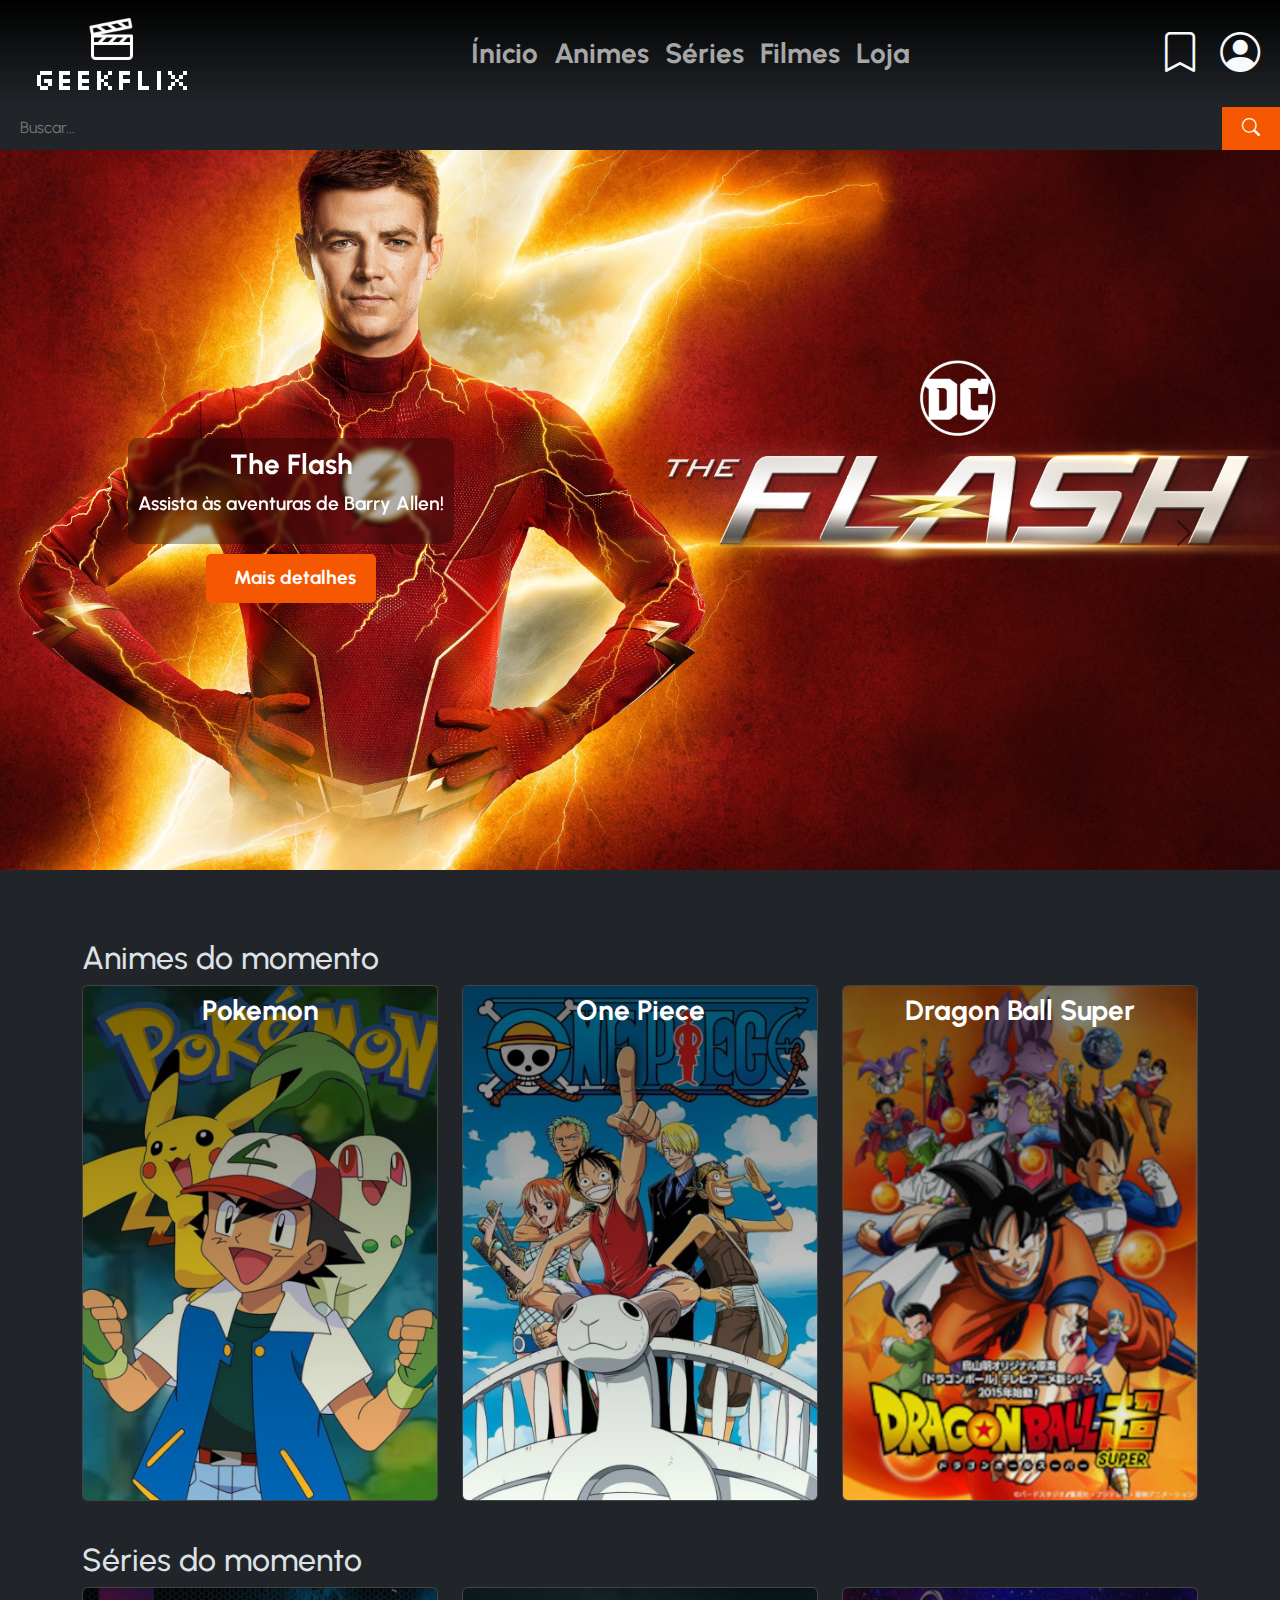
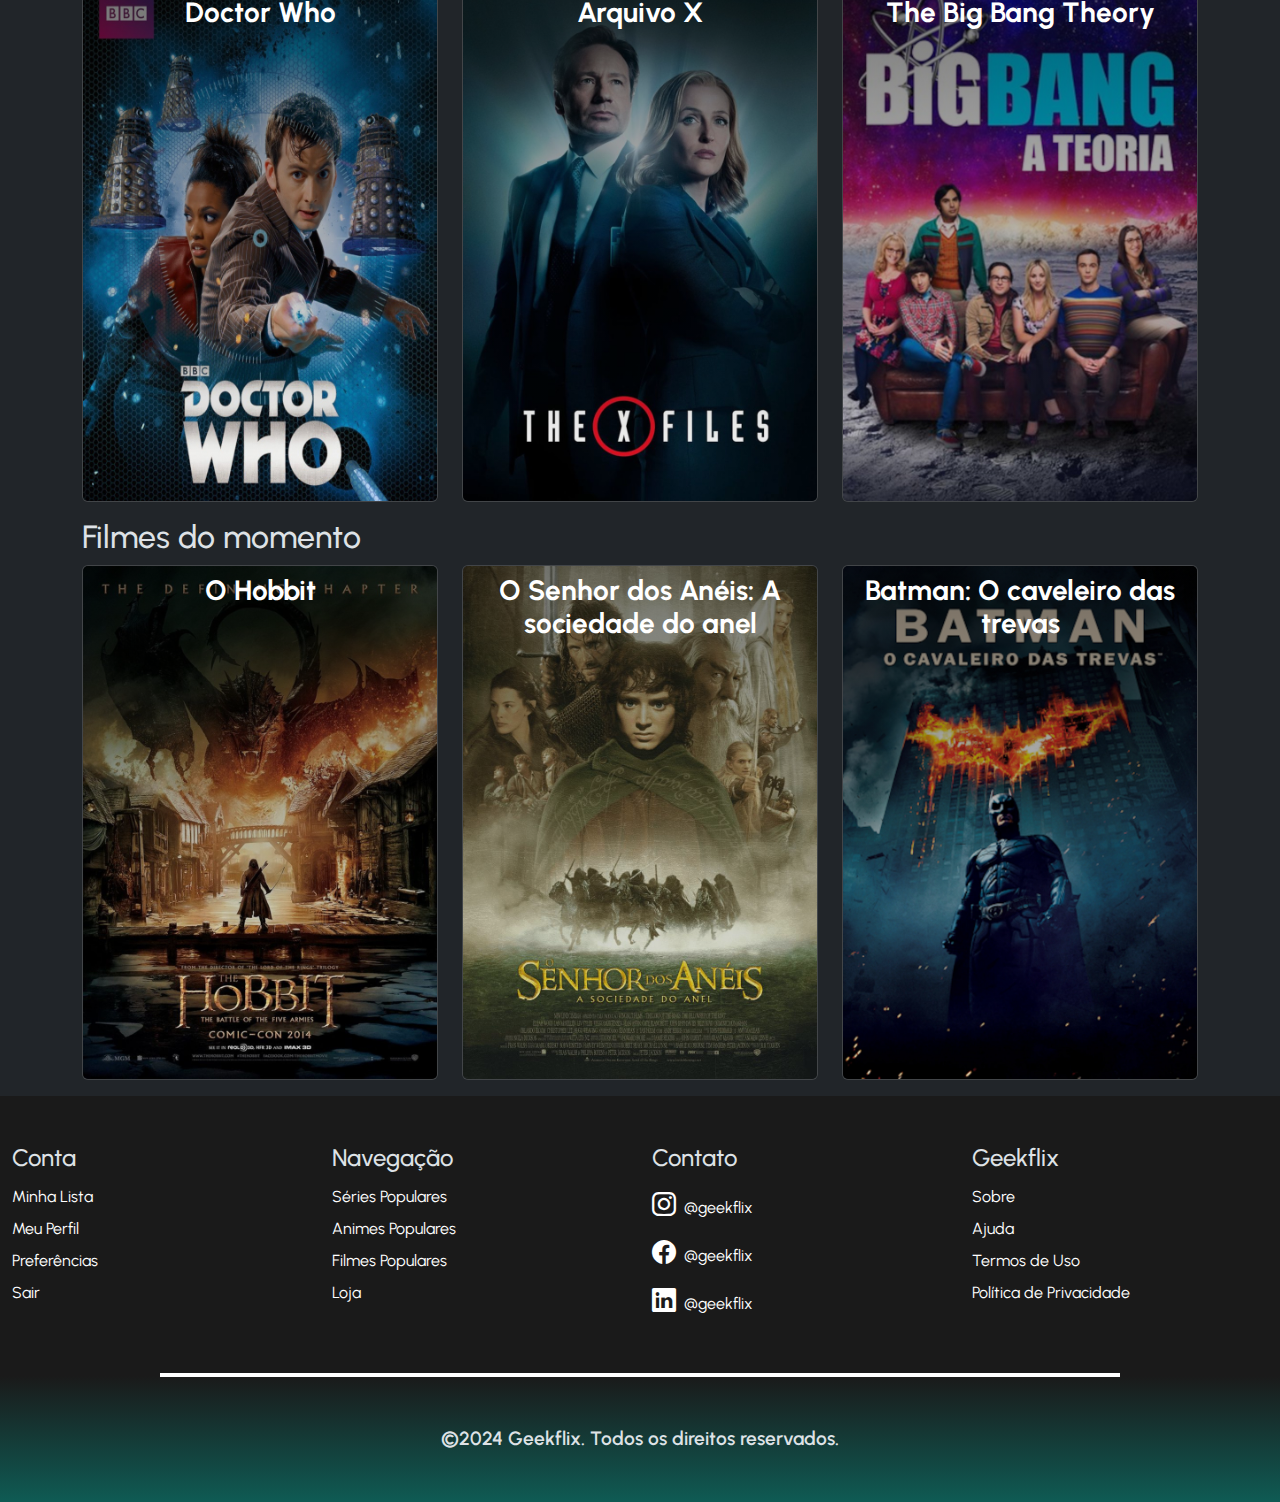
==== index.html @ 76dbcda2 "add loja" ====
<!DOCTYPE html>
<html lang="pt-br" data-bs-theme="dark">

<head>
    <meta charset="UTF-8">
    <meta name="viewport" content="width=device-width, initial-scale=1.0">
    <title>Geekflix</title>
    <!-- Bootstrap CDN -->
    <link href="https://cdn.jsdelivr.net/npm/bootstrap@5.3.3/dist/css/bootstrap.min.css" rel="stylesheet"
        integrity="sha384-QWTKZyjpPEjISv5WaRU9OFeRpok6YctnYmDr5pNlyT2bRjXh0JMhjY6hW+ALEwIH" crossorigin="anonymous">
    <link rel="stylesheet" href="https://cdn.jsdelivr.net/npm/bootstrap-icons@1.11.3/font/bootstrap-icons.min.css">
    <link rel="stylesheet" href="styles/style.css">
    <link rel="stylesheet" href="styles/style1.css">
</head>

<body>
    <header class="navbar navbar-expand-md">
        <div class="container-xxl">
            <a class="navbar-brand" href="./index.html#"><img src="images/logo.png" alt="logo" width="200px"
                    height="80px"></a>

            <button class="navbar-toggler" type="button" data-bs-toggle="collapse" data-bs-target="#main-nav"
                aria-controls="main-nav" aria-expanded="false" aria-label="Toggle navigation">
                <span class="navbar-toggler-icon"></span>
            </button>

            <ul class="collapse navbar-nav navbar-collapse flex-row justify-content-center fs-3 fw-bold" id="main-nav">
                <li class="nav-item d-md-block d-none"><a class="nav-link px-2" aria-current="page"
                        href="./index.html#">Ínicio</a></li>
                <li class="nav-item d-md-block d-none"><a class="nav-link px-2" href="./index.html#animes">Animes</a>
                </li>
                <li class="nav-item d-md-block d-none"><a class="nav-link px-2" href="./index.html#series">Séries</a>
                </li>
                <li class="nav-item d-md-block d-none"><a class="nav-link px-2" href="./index.html#filmes">Filmes</a>
                </li>
                <li class="nav-item d-block d-md-none"><a class="nav-link px-2" href="./index.html#animes">Assistir</a>
                </li>
                <li class="nav-item"><a class="nav-link px-2" href="#">Loja</a></li>
                <li class="nav-item d-block d-md-none"><a class="nav-link px-2" href="#">Conta</a></li>
                <li class="nav-item d-block d-md-none"><a class="nav-link px-2" href="#">Lista</a></li>
            </ul>

            <div class="justify-content-between d-none d-md-block">
                <a href="./minhalista.html" class="link-light"><i class="bi bi-bookmark h1 px-2"></i></a>
                <a href="#" class="link-light"><i class="bi bi-person-circle h1 px-2"></i></a>
            </div>
        </div>
    </header>

    <main>
        <div class="search-container">
            <input type="text" class="search-input" id="search-input" placeholder="Buscar...">
            <button class="search-button" id="search-button">
                <i class="bi bi-search"></i>
            </button>
        </div>
        <div id="carouselExampleAutoplaying" class="carousel slide" data-bs-ride="carousel">
            <div class="carousel-inner">
                <div class="carousel-item active">
                    <img src="images/flash.jpg" class="d-block w-100" alt="...">
                    <div class="carousel-blur-background"></div>
                    <div class="carousel-caption-custom">
                        <div class="trans">
                            <h3>The Flash</h3>
                            <p>Assista às aventuras de Barry Allen!</p>
                        </div>
                        <a href="#" class="btn btn-custom btn-lg">
                            <i class="fas fa-play"></i> Mais detalhes
                        </a>
                    </div>
                </div>
                <div class="carousel-item">
                    <img src="images/senhor-dos-aneis.jpeg" class="d-block w-100" alt="Imagem 2">
                    <div class="carousel-blur-background"></div>
                    <div class="carousel-caption-custom">
                        <div class="trans">
                            <h3>Senhor dos Aneis</h3>
                            <p>Comece a assistir a série agora!</p>
                        </div>
                        <a href="#" class="btn btn-custom btn-lg">
                            <i class="fas fa-play"></i> Mais detalhes
                        </a>
                    </div>
                </div>
                <div class="carousel-item">
                    <img src="images/Naruto shippuden.jpg" class="d-block w-100" alt="Imagem 3">
                    <div class="carousel-blur-background"></div>
                    <div class="carousel-caption-custom">
                        <div class="trans">
                            <h3>Naruto Shippuden</h3>
                            <p>Descubra seu lema ninja!</p>
                        </div>
                        <a href="#" class="btn btn-custom btn-lg">
                            <i class="fas fa-play"></i> Mais detalhes
                        </a>
                    </div>
                </div>
            </div>
            <!-- Botões de controle -->
            <button class="carousel-control-prev" type="button" data-bs-target="#carouselExampleAutoplaying"
                data-bs-slide="prev">
                <span class="carousel-control-prev-icon" aria-hidden="true"></span>
                <span class="visually-hidden">Previous</span>
            </button>
            <button class="carousel-control-next" type="button" data-bs-target="#carouselExampleAutoplaying"
                data-bs-slide="next">
                <span class="carousel-control-next-icon" aria-hidden="true"></span>
                <span class="visually-hidden">Next</span>
            </button>
        </div>


        <div class="container mt-4">
            <!-- Animes do Momento -->
            <h2 id="animes">Animes do momento</h2>
            <div class="row mb-4">
                <div class="col-md-4 mb-3">
                    <div class="card position-relative">
                        <img src="images/Pokemon.jpg" class="card-img-top" alt="Capa do anime Pokemon">
                        <div class="overlay">
                            <div class="text p-2">
                                <h3>Pokemon</h3>
                                <div class="info">
                                    <div class="alinhar">
                                        <p>1995</p>
                                        <p>24min/Ep</p>
                                        <p>6.5⭐</p>
                                    </div>
                                </div>
                            </div>
                        </div>
                    </div>
                </div>
                <div class="col-md-4 mb-3">
                    <div class="card position-relative">
                        <img src="images/One piece.jpg" class="card-img-top" alt="Capa do anime One Piece">
                        <div class="overlay">
                            <div class="text p-2">
                                <h3>One Piece</h3>
                                <div class="info">
                                    <div class="alinhar">
                                        <p>1997</p>
                                        <p>24min/Ep</p>
                                        <p>6.5⭐</p>
                                    </div>
                                </div>
                            </div>
                        </div>
                    </div>
                </div>
                <div class="col-md-4 mb-3">
                    <div class="card position-relative">
                        <img src="images/Dragon_Ball_Super.jpg" class="card-img-top"
                            alt="Capa do anime Dragon Ball Super">
                        <div class="overlay">
                            <div class="text p-2">
                                <h3>Dragon Ball Super</h3>
                                <div class="info">
                                    <div class="alinhar">
                                        <p>2015</p>
                                        <p>24min/Ep</p>
                                        <p>8.1⭐</p>
                                    </div>
                                </div>
                            </div>
                        </div>
                    </div>
                </div>
            </div>
            <!-- Séries do Momento -->
            <h2 id="series">Séries do momento</h2>
            <div class="row">
                <div class="col-md-4 mb-3">
                    <div class="card position-relative">
                        <img src="images/Doctor Who.jpg" class="card-img-top" alt="Série">
                        <div class="overlay">
                            <div class="text p-2">
                                <h3>Doctor Who</h3>
                                <div class="info">
                                    <div class="alinhar">
                                        <p>1963</p>
                                        <p>24min/Ep</p>
                                        <p>7.1⭐</p>
                                    </div>
                                </div>
                            </div>
                        </div>
                    </div>
                </div>
                <div class="col-md-4 mb-3">
                    <div class="card">
                        <img src="images/Arquivo X.jpg" class="card-img-top" alt="Série">
                        <div class="overlay">
                            <div class="text p-2">
                                <h3>Arquivo X</h3>
                                <div class="info">
                                    <div class="alinhar">
                                        <p>1993</p>
                                        <p>24min/Ep</p>
                                        <p>7.5⭐</p>
                                    </div>
                                </div>
                            </div>
                        </div>
                    </div>
                </div>
                <div class="col-md-4 mb-3">
                    <div class="card">
                        <img src="images/temporada-11.jpeg" class="card-img-top" alt="Série">
                        <div class="overlay">
                            <div class="text p-2">
                                <h3>The Big Bang Theory</h3>
                                <div class="info">
                                    <div class="alinhar">
                                        <p>2007</p>
                                        <p>24min/Ep</p>
                                        <p>8.8⭐</p>
                                    </div>
                                </div>
                            </div>
                        </div>
                    </div>
                </div>
            </div>
            <!-- Filmes do momento -->
            <h2 id="filmes">Filmes do momento</h2>
            <div class="row">
                <div class="col-md-4 mb-3">
                    <div class="card">
                        <img src="images/O Hobbit.jpg" class="card-img-top" alt="Série">
                        <div class="overlay">
                            <div class="text p-2">
                                <h3 class="card-title">O Hobbit</h3>
                                <div class="info">
                                    <div class="alinhar">
                                        <p>2012</p>
                                        <p>2h49m</p>
                                        <p>7.5⭐</p>
                                    </div>
                                </div>
                            </div>
                        </div>
                    </div>
                </div>
                <div class="col-md-4 mb-3">
                    <a href="descricao-filme-senhor-aneis.html">
                        <div class="card">
                            <img src="images/Senhor dos Aneis.jpg" class="card-img-top" alt="Filme">
                            <div class="overlay">
                                <div class="text p-2">
                                    <h3>O Senhor dos Anéis: A sociedade do anel</h3>
                                    <div class="info">
                                        <div class="alinhar">
                                            <p>2001</p>
                                            <p>2h58m
                                            </p>
                                            <p>9.2⭐</p>
                                        </div>
                                    </div>
                                </div>
                            </div>
                        </div>
                    </a>
                </div>
                <div class="col-md-4 mb-3">
                    <div class="card">
                        <img src="images/Batman cavaleiro das trevas.jpg" class="card-img-top" alt="Filme">
                        <div class="overlay">
                            <div class="text p-2">
                                <h3>Batman: O caveleiro das trevas</h3>
                                <div class="info">
                                    <div class="alinhar">
                                        <p>2008</p>
                                        <p>2h32m</p>
                                        <p>8.5⭐</p>
                                    </div>
                                </div>
                            </div>

                        </div>
                    </div>
                </div>
            </div>
        </div>
    </main>

    <footer class="pt-5">
        <div class="container-xxl">
            <div class="row lh-lg">
                <div class="col-3 d-none d-md-block mt">
                    <h4>Conta</h4>
                    <a href="#" class="nav-link link-body-emphasis">Minha Lista</a>
                    <a href="#" class="nav-link link-body-emphasis">Meu Perfil</a>
                    <a href="#" class="nav-link link-body-emphasis">Preferências</a>
                    <a href="#" class="nav-link link-body-emphasis">Sair</a>
                </div>
                <div class="col-3 d-none d-md-block">
                    <h4>Navegação</h4>
                    <a href="#" class="nav-link link-body-emphasis">Séries Populares</a>
                    <a href="#" class="nav-link link-body-emphasis">Animes Populares</a>
                    <a href="#" class="nav-link link-body-emphasis">Filmes Populares</a>
                    <a href="#" class="nav-link link-body-emphasis">Loja</a>
                </div>
                <div class="col-6 col-md-3">
                    <h4>Contato</h4>
                    <a href="#" class="nav-link link-body-emphasis"><i class="bi bi-instagram fs-4 me-1"></i>
                        @geekflix</a>
                    <a href="#" class="nav-link link-body-emphasis"><i class="bi bi-facebook fs-4 me-1"></i>
                        @geekflix</a>
                    <a href="#" class="nav-link link-body-emphasis"><i class="bi bi-linkedin fs-4 me-1"></i>
                        @geekflix</a>
                </div>
                <div class="col-6 col-md-3">
                    <h4>Geekflix</h4>
                    <a href="#" class="nav-link link-body-emphasis">Sobre</a>
                    <a href="#" class="nav-link link-body-emphasis">Ajuda</a>
                    <a href="#" class="nav-link link-body-emphasis">Termos de Uso</a>
                    <a href="#" class="nav-link link-body-emphasis">Política de Privacidade</a>
                </div>
            </div>
        </div>
        <hr class="my-5 w-75 m-auto border border-2 border-white opacity-100">
        <p class="w-100 text-center pb-5 m-0">&copy;2024 Geekflix. Todos os direitos reservados.</p>
    </footer>

    <!-- Bootstrap CDN -->
    <script src="https://cdn.jsdelivr.net/npm/bootstrap@5.3.3/dist/js/bootstrap.bundle.min.js"
        integrity="sha384-YvpcrYf0tY3lHB60NNkmXc5s9fDVZLESaAA55NDzOxhy9GkcIdslK1eN7N6jIeHz"
        crossorigin="anonymous"></script>

        <script>
            document.getElementById("search-button").addEventListener("click", function() {
                var pesquisa = document.getElementById("search-input").value;
                if (pesquisa) {
                    var url;
                    if (pesquisa.includes("senhor dos aneis")) {
                        url = `https://mzms1510.github.io/Geekflix/descricao-filme-senhor-aneis.html?query=${encodeURIComponent(pesquisa)}`;
                    } else if (pesquisa.includes("Série")) {
                        url = `https://mzms1510.github.io/Geekflix/minhalista.html?query=${encodeURIComponent(pesquisa)}`;
                    } else {
                        url = `https://mzms1510.github.io/Geekflix/padrao.html?query=${encodeURIComponent(pesquisa)}`;
                    }
                    window.location.href = url;
                } else {
                    alert("Por favor, insira um termo de pesquisa.");
                }
            });
        </script>
</body>

</html>
---- styles/style.css ----
@font-face {
    font-family: Urbanist;
    src: url(../fonts/Urbanist-VariableFont_wght.ttf);
}

@font-face {
    font-family: Silkscreen;
    src: url(../fonts/Silkscreen-Regular.ttf);
}

:root {
    --cor-principal: #F55800;
}

header {
    background: linear-gradient(to bottom, #000, #00000000);
    /* background-color: var(--cor-principal); */
}

#header-loja:hover {
    background-color: #3FE1D1;
}

body * {
    font-family: Urbanist;
}

footer {
    background-image: linear-gradient(to top, #0F5A53 0.52%, #1A1A1A 30.96%);
}

.fundo-laranja {
    background-color: var(--cor-principal);
}
---- styles/style1.css ----
.carousel-item {
    position: relative;
    text-align: center;

}

.btn-centralizado {
    position: absolute;
    top: 100%;
    left: 10%;
    transform: translate(-50%, -50%);
    z-index: 10;
}

.btn-container {
    position: absolute;
    top: 40%;
    left: 20%;
    z-index: 10;
}

.btn-container h1 {
    color: #fff;
    margin-bottom: 20px;
}

.btn-container button {
    width: 160px;
    height: 40px;
}

.butoon {
    background-color: #3FE1D1;
    outline: none;
    border: none;
    border-radius: 5px;
}

.carousel {
    height: 85vh;
    overflow: hidden;

}

.carousel-item video,
.carousel-item img {
    width: 100%;
    height: auto;
    object-fit: contain;
}

h3 {
    font-weight: bold;
}


/* Estilo dos cards */

.card-img-top {
    transition: transform 0.3s ease;
    cursor: pointer;
}

.card:hover .card-img-top {
    transform: scale(1.1);
    opacity: 40%;
}

.card {
    overflow: hidden;
}

.card-img-overlay {
    cursor: pointer;
}

p {
    font-size: 1.2em;
    font-weight: 600;

}


.card-img-top {
    width: 100%;
    height: auto;
}

.card {
    cursor: pointer;
    position: relative;
    overflow: hidden;
}

.overlay {
    position: absolute;
    top: 0;
    bottom: 0;
    left: 0;
    right: 0;
    background: linear-gradient(to bottom, rgba(0, 0, 0, 0.539), rgba(255, 255, 255, 0));
    transition: opacity 0.5s;
}

.card:hover .overlay {
    opacity: 1;
}

.text {
    color: white;
    text-align: center;
}

.info {
    display: flex;
    justify-content: space-around;
    gap: 10px;
    opacity: 0;
    /* Inicialmente escondido */
    transition: opacity 0.3s ease, transform 0.3s ease;
    /* Suaviza a transição de opacidade e posição */
    position: absolute;
    bottom: 10px;
    /* Posiciona na parte inferior do card */
    left: 50%;
    transform: translate(-50%, 20px);
    /* Inicialmente posicionado abaixo do card */
}

.card:hover .info {
    opacity: 1;
    /* Mostra as informações ao passar o mouse */
    transform: translate(-50%, 0);
    /* Desliza as informações para cima */
}

.alinhar {
    display: flex;
    justify-content: space-between;
}

.alinhar p {
    margin: 0px 30px;
}

.carousel-caption-custom {
    position: absolute;
    top: 40%;
    left: 10%;
    text-align: center;
    color: white;
    z-index: 10;
}

.carousel-caption-custom>.trans {
    background-color: rgba(0, 0, 0, 0.3);
    /* Fundo semitransparente */
    backdrop-filter: blur(2px);
    border-radius: 10px;
    padding: 10px;
    margin-bottom: 10px;
}

.btn-custom {
    background-color: #F55800;
    /* Cor de destaque (vermelho Netflix) */
    color: white;
    font-weight: bold;
    border: none;
    border-radius: 5px;
    padding: 10px 20px;
    font-size: 19px;
    transition: all 0.3s ease;
}

.btn-custom:hover {
    background-color: #f40612;
    /* Cor de hover */
    transform: scale(1.05);
    /* Leve efeito de crescimento */
}

.btn-custom i {
    margin-right: 8px;
    /* Espaçamento entre o ícone e o texto */
}

.search-container {
    display: flex;
    align-items: center;
    width: 100%;
    height: 100%;
    max-width: 100%;
    /* Ajuste o tamanho da barra de busca */
    margin:auto;
    /* Bordas arredondadas */
    overflow: hidden;
    /* Sombra para dar destaque */
}

.search-input {
    flex: 1;
    padding: 10px 20px;
    border: none;
    outline: none;
    font-size: 16px;
    background-color: #212529;
}

.search-button {
    background-color: #F55800;
    color: white;
    border: none;
    padding: 8px 20px;
    cursor: pointer;
    align-items: center;
    justify-content: center;
}

.search-button i {
    font-size: 18px;
}

.search-button:hover {
    background-color: #f40612;
}
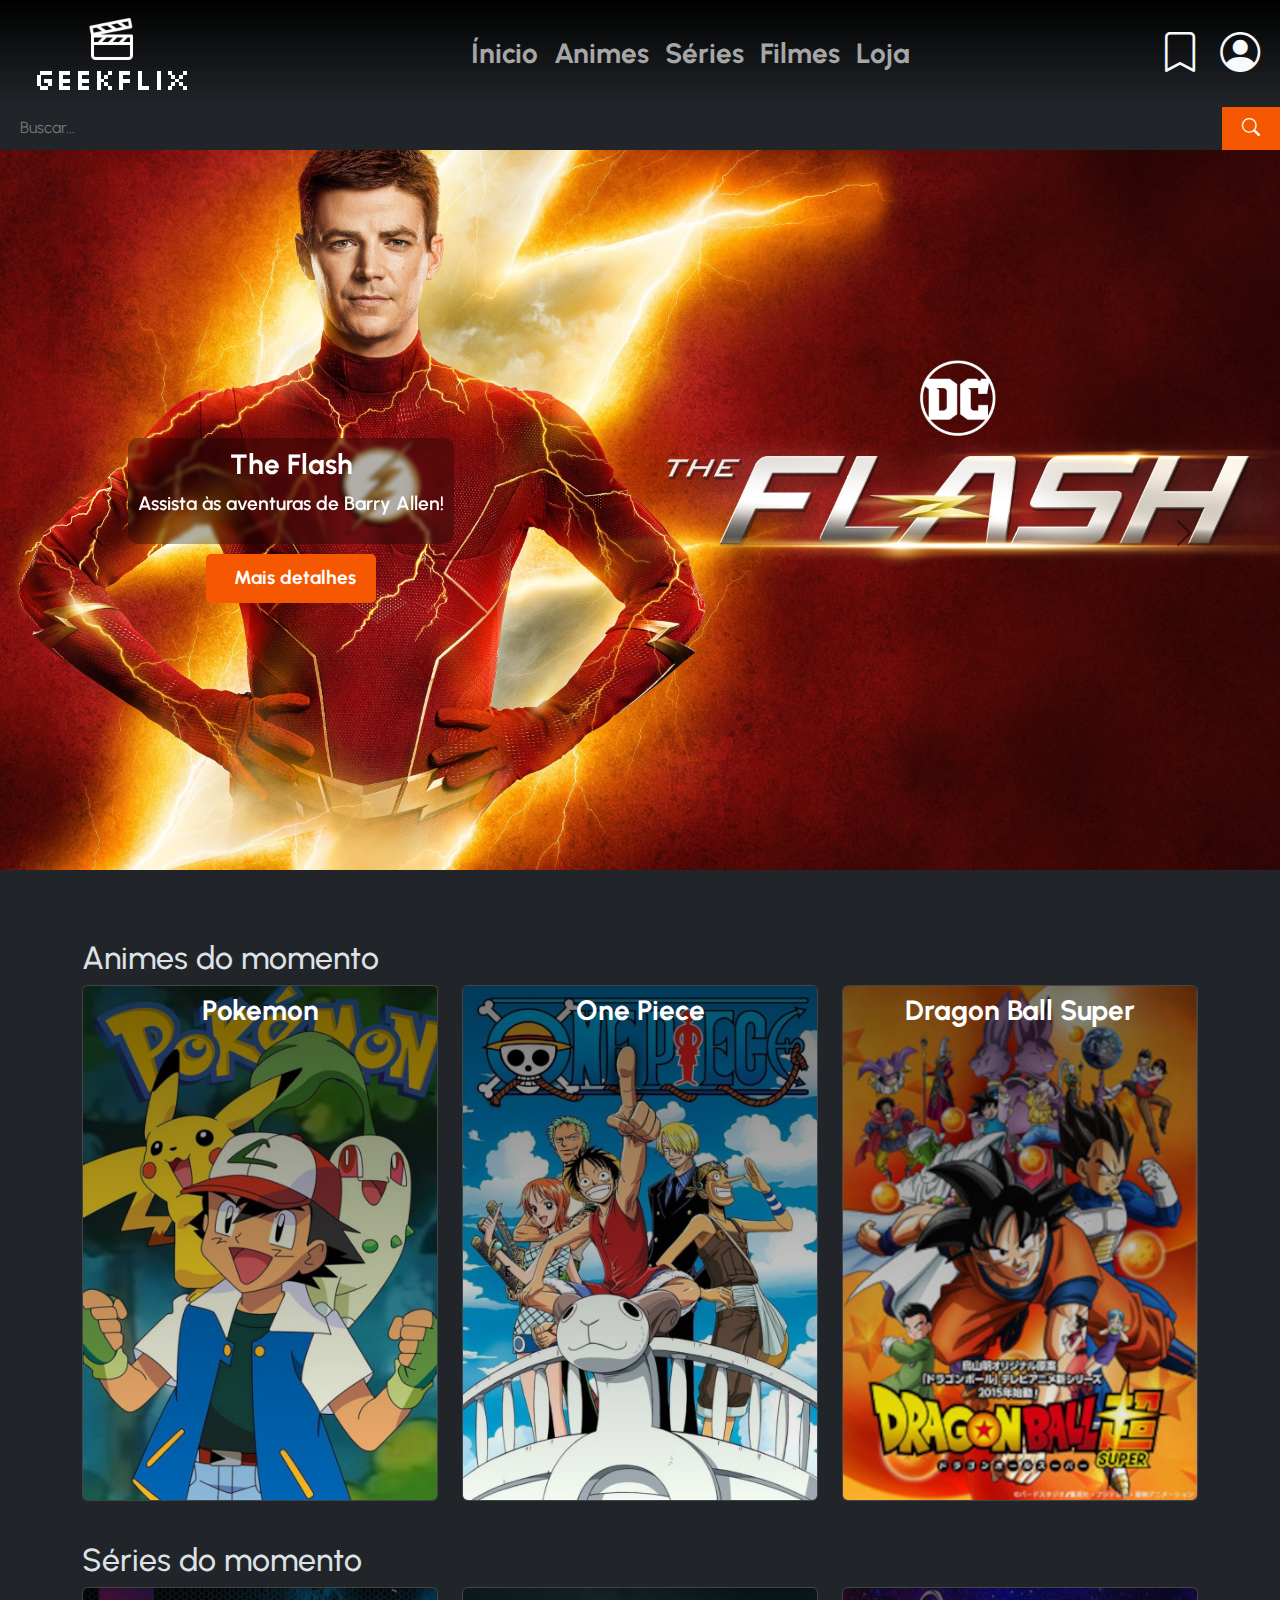
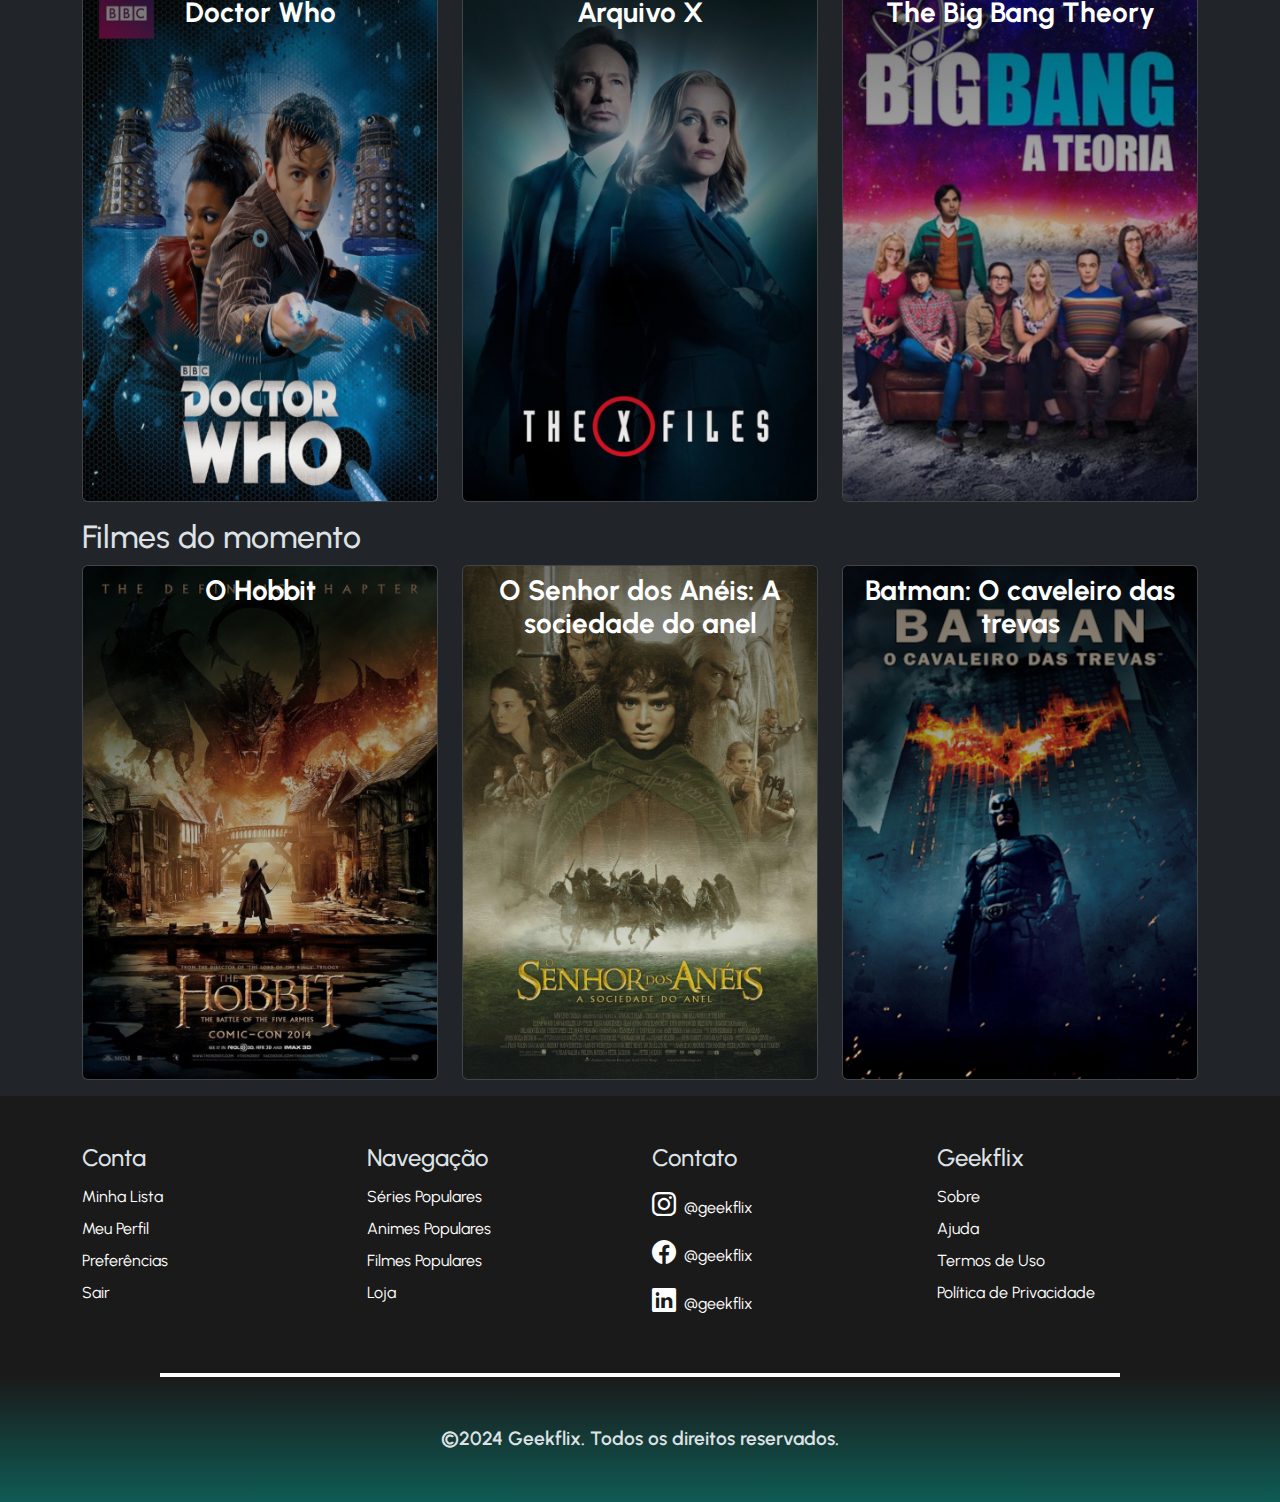
==== commit 9a74fcc8: "UPDATE: update" ====
--- a/index.html
+++ b/index.html
@@ -35,7 +35,7 @@
                 </li>
                 <li class="nav-item d-block d-md-none"><a class="nav-link px-2" href="./index.html#animes">Assistir</a>
                 </li>
-                <li class="nav-item"><a class="nav-link px-2" href="#">Loja</a></li>
+                <li class="nav-item"><a class="nav-link px-2" href="./Area_Loja.html">Loja</a></li>
                 <li class="nav-item d-block d-md-none"><a class="nav-link px-2" href="#">Conta</a></li>
                 <li class="nav-item d-block d-md-none"><a class="nav-link px-2" href="#">Lista</a></li>
             </ul>
@@ -70,11 +70,11 @@
                     </div>
                 </div>
                 <div class="carousel-item">
-                    <img src="images/senhor-dos-aneis.jpeg" class="d-block w-100" alt="Imagem 2">
+                    <img src="images/flash.jpg" class="d-block w-100" alt="Imagem 2">
                     <div class="carousel-blur-background"></div>
                     <div class="carousel-caption-custom">
                         <div class="trans">
-                            <h3>Senhor dos Aneis</h3>
+                            <h3>The Flash</h3>
                             <p>Comece a assistir a série agora!</p>
                         </div>
                         <a href="#" class="btn btn-custom btn-lg">
@@ -83,12 +83,12 @@
                     </div>
                 </div>
                 <div class="carousel-item">
-                    <img src="images/Naruto shippuden.jpg" class="d-block w-100" alt="Imagem 3">
+                    <img src="images/harry potter.jpg" class="d-block w-100" alt="Imagem 3">
                     <div class="carousel-blur-background"></div>
                     <div class="carousel-caption-custom">
                         <div class="trans">
-                            <h3>Naruto Shippuden</h3>
-                            <p>Descubra seu lema ninja!</p>
+                            <h3>Harry Potter</h3>
+                            <p>Descubra o mundo mágico de Harry Potter!</p>
                         </div>
                         <a href="#" class="btn btn-custom btn-lg">
                             <i class="fas fa-play"></i> Mais detalhes
@@ -122,9 +122,9 @@
                                 <h3>Pokemon</h3>
                                 <div class="info">
                                     <div class="alinhar">
-                                        <p>1995</p>
-                                        <p>24min/Ep</p>
-                                        <p>6.5⭐</p>
+                                        <p>1997</p>
+                                        <p>24min/Ep</p>
+                                        <p>7.5⭐</p>
                                     </div>
                                 </div>
                             </div>
@@ -141,7 +141,7 @@
                                     <div class="alinhar">
                                         <p>1997</p>
                                         <p>24min/Ep</p>
-                                        <p>6.5⭐</p>
+                                        <p>7.5⭐</p>
                                     </div>
                                 </div>
                             </div>
@@ -157,9 +157,9 @@
                                 <h3>Dragon Ball Super</h3>
                                 <div class="info">
                                     <div class="alinhar">
-                                        <p>2015</p>
-                                        <p>24min/Ep</p>
-                                        <p>8.1⭐</p>
+                                        <p>1997</p>
+                                        <p>24min/Ep</p>
+                                        <p>7.5⭐</p>
                                     </div>
                                 </div>
                             </div>
@@ -178,9 +178,9 @@
                                 <h3>Doctor Who</h3>
                                 <div class="info">
                                     <div class="alinhar">
-                                        <p>1963</p>
-                                        <p>24min/Ep</p>
-                                        <p>7.1⭐</p>
+                                        <p>1997</p>
+                                        <p>24min/Ep</p>
+                                        <p>7.5⭐</p>
                                     </div>
                                 </div>
                             </div>
@@ -195,7 +195,7 @@
                                 <h3>Arquivo X</h3>
                                 <div class="info">
                                     <div class="alinhar">
-                                        <p>1993</p>
+                                        <p>1997</p>
                                         <p>24min/Ep</p>
                                         <p>7.5⭐</p>
                                     </div>
@@ -212,9 +212,9 @@
                                 <h3>The Big Bang Theory</h3>
                                 <div class="info">
                                     <div class="alinhar">
-                                        <p>2007</p>
-                                        <p>24min/Ep</p>
-                                        <p>8.8⭐</p>
+                                        <p>1997</p>
+                                        <p>24min/Ep</p>
+                                        <p>7.5⭐</p>
                                     </div>
                                 </div>
                             </div>
@@ -233,8 +233,8 @@
                                 <h3 class="card-title">O Hobbit</h3>
                                 <div class="info">
                                     <div class="alinhar">
-                                        <p>2012</p>
-                                        <p>2h49m</p>
+                                        <p>1997</p>
+                                        <p>24min/Ep</p>
                                         <p>7.5⭐</p>
                                     </div>
                                 </div>
@@ -251,10 +251,9 @@
                                     <h3>O Senhor dos Anéis: A sociedade do anel</h3>
                                     <div class="info">
                                         <div class="alinhar">
-                                            <p>2001</p>
-                                            <p>2h58m
-                                            </p>
-                                            <p>9.2⭐</p>
+                                            <p>1997</p>
+                                            <p>24min/Ep</p>
+                                            <p>7.5⭐</p>
                                         </div>
                                     </div>
                                 </div>
@@ -270,9 +269,9 @@
                                 <h3>Batman: O caveleiro das trevas</h3>
                                 <div class="info">
                                     <div class="alinhar">
-                                        <p>2008</p>
-                                        <p>2h32m</p>
-                                        <p>8.5⭐</p>
+                                        <p>1997</p>
+                                        <p>24min/Ep</p>
+                                        <p>7.5⭐</p>
                                     </div>
                                 </div>
                             </div>
@@ -285,21 +284,21 @@
     </main>
 
     <footer class="pt-5">
-        <div class="container-xxl">
+        <div class="container-md">
             <div class="row lh-lg">
-                <div class="col-3 d-none d-md-block mt">
+                <div class="col-3 d-none d-md-block">
                     <h4>Conta</h4>
-                    <a href="#" class="nav-link link-body-emphasis">Minha Lista</a>
+                    <a href="./minhalista.html" class="nav-link link-body-emphasis">Minha Lista</a>
                     <a href="#" class="nav-link link-body-emphasis">Meu Perfil</a>
                     <a href="#" class="nav-link link-body-emphasis">Preferências</a>
                     <a href="#" class="nav-link link-body-emphasis">Sair</a>
                 </div>
                 <div class="col-3 d-none d-md-block">
                     <h4>Navegação</h4>
-                    <a href="#" class="nav-link link-body-emphasis">Séries Populares</a>
-                    <a href="#" class="nav-link link-body-emphasis">Animes Populares</a>
-                    <a href="#" class="nav-link link-body-emphasis">Filmes Populares</a>
-                    <a href="#" class="nav-link link-body-emphasis">Loja</a>
+                    <a href="./index.html#series" class="nav-link link-body-emphasis">Séries Populares</a>
+                    <a href="./index.html#animes" class="nav-link link-body-emphasis">Animes Populares</a>
+                    <a href="./index.html#filmes" class="nav-link link-body-emphasis">Filmes Populares</a>
+                    <a href="./Area_Loja.html" class="nav-link link-body-emphasis">Loja</a>
                 </div>
                 <div class="col-6 col-md-3">
                     <h4>Contato</h4>
@@ -328,24 +327,24 @@
         integrity="sha384-YvpcrYf0tY3lHB60NNkmXc5s9fDVZLESaAA55NDzOxhy9GkcIdslK1eN7N6jIeHz"
         crossorigin="anonymous"></script>
 
-        <script>
-            document.getElementById("search-button").addEventListener("click", function() {
-                var pesquisa = document.getElementById("search-input").value;
-                if (pesquisa) {
-                    var url;
-                    if (pesquisa.includes("senhor dos aneis")) {
-                        url = `https://mzms1510.github.io/Geekflix/descricao-filme-senhor-aneis.html?query=${encodeURIComponent(pesquisa)}`;
-                    } else if (pesquisa.includes("Série")) {
-                        url = `https://mzms1510.github.io/Geekflix/minhalista.html?query=${encodeURIComponent(pesquisa)}`;
-                    } else {
-                        url = `https://mzms1510.github.io/Geekflix/padrao.html?query=${encodeURIComponent(pesquisa)}`;
-                    }
-                    window.location.href = url;
+    <script>
+        document.getElementById("search-button").addEventListener("click", function () {
+            var pesquisa = document.getElementById("search-input").value.toLowerCase();
+            if (pesquisa) {
+                var url;
+                if (pesquisa.includes("senhor dos aneis")) {
+                    url = `https://mzms1510.github.io/Geekflix/descricao-filme-senhor-aneis.html?query=${encodeURIComponent(pesquisa)}`;
+                } else if (pesquisa.includes("Série")) {
+                    url = `https://mzms1510.github.io/Geekflix/minhalista.html?query=${encodeURIComponent(pesquisa)}`;
                 } else {
-                    alert("Por favor, insira um termo de pesquisa.");
+                    url = `https://mzms1510.github.io/Geekflix/padrao.html?query=${encodeURIComponent(pesquisa)}`;
                 }
-            });
-        </script>
+                window.location.href = url;
+            } else {
+                alert("Por favor, insira um termo de pesquisa.");
+            }
+        });
+    </script>
 </body>
 
 </html>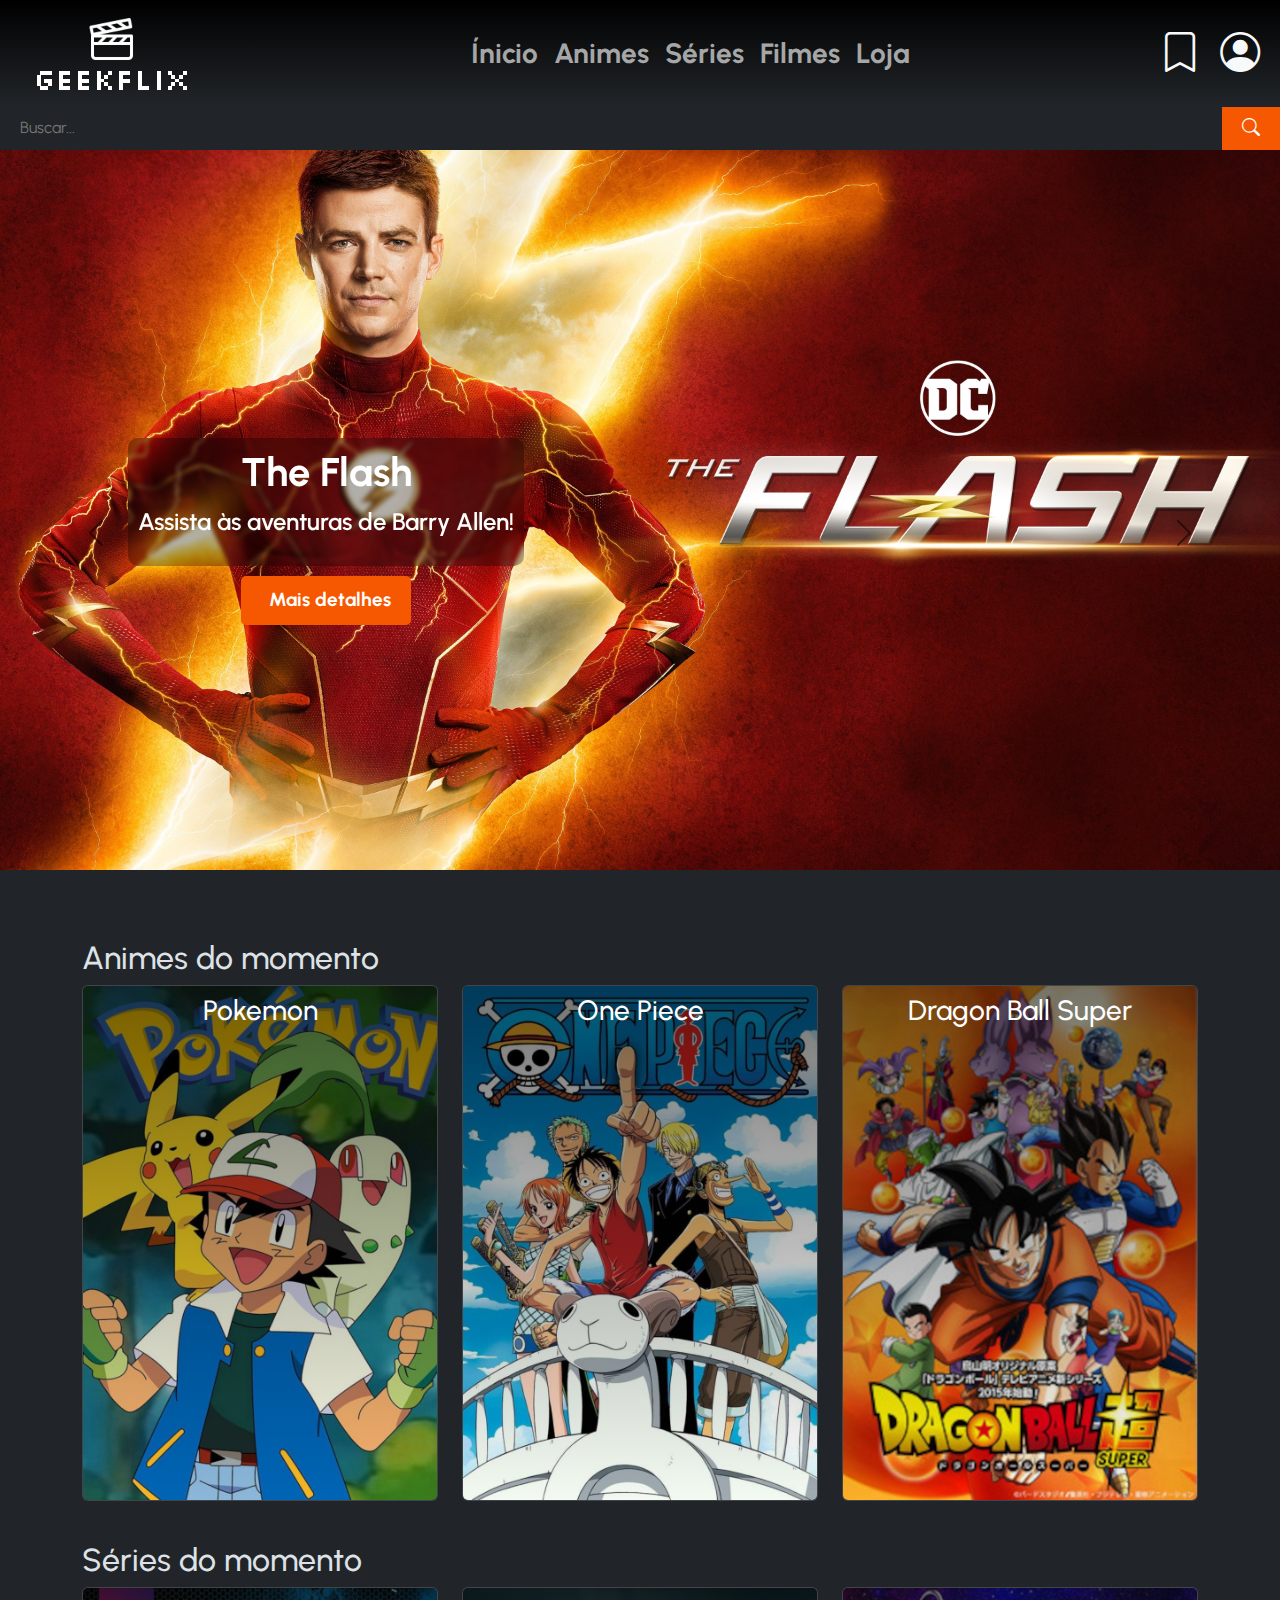
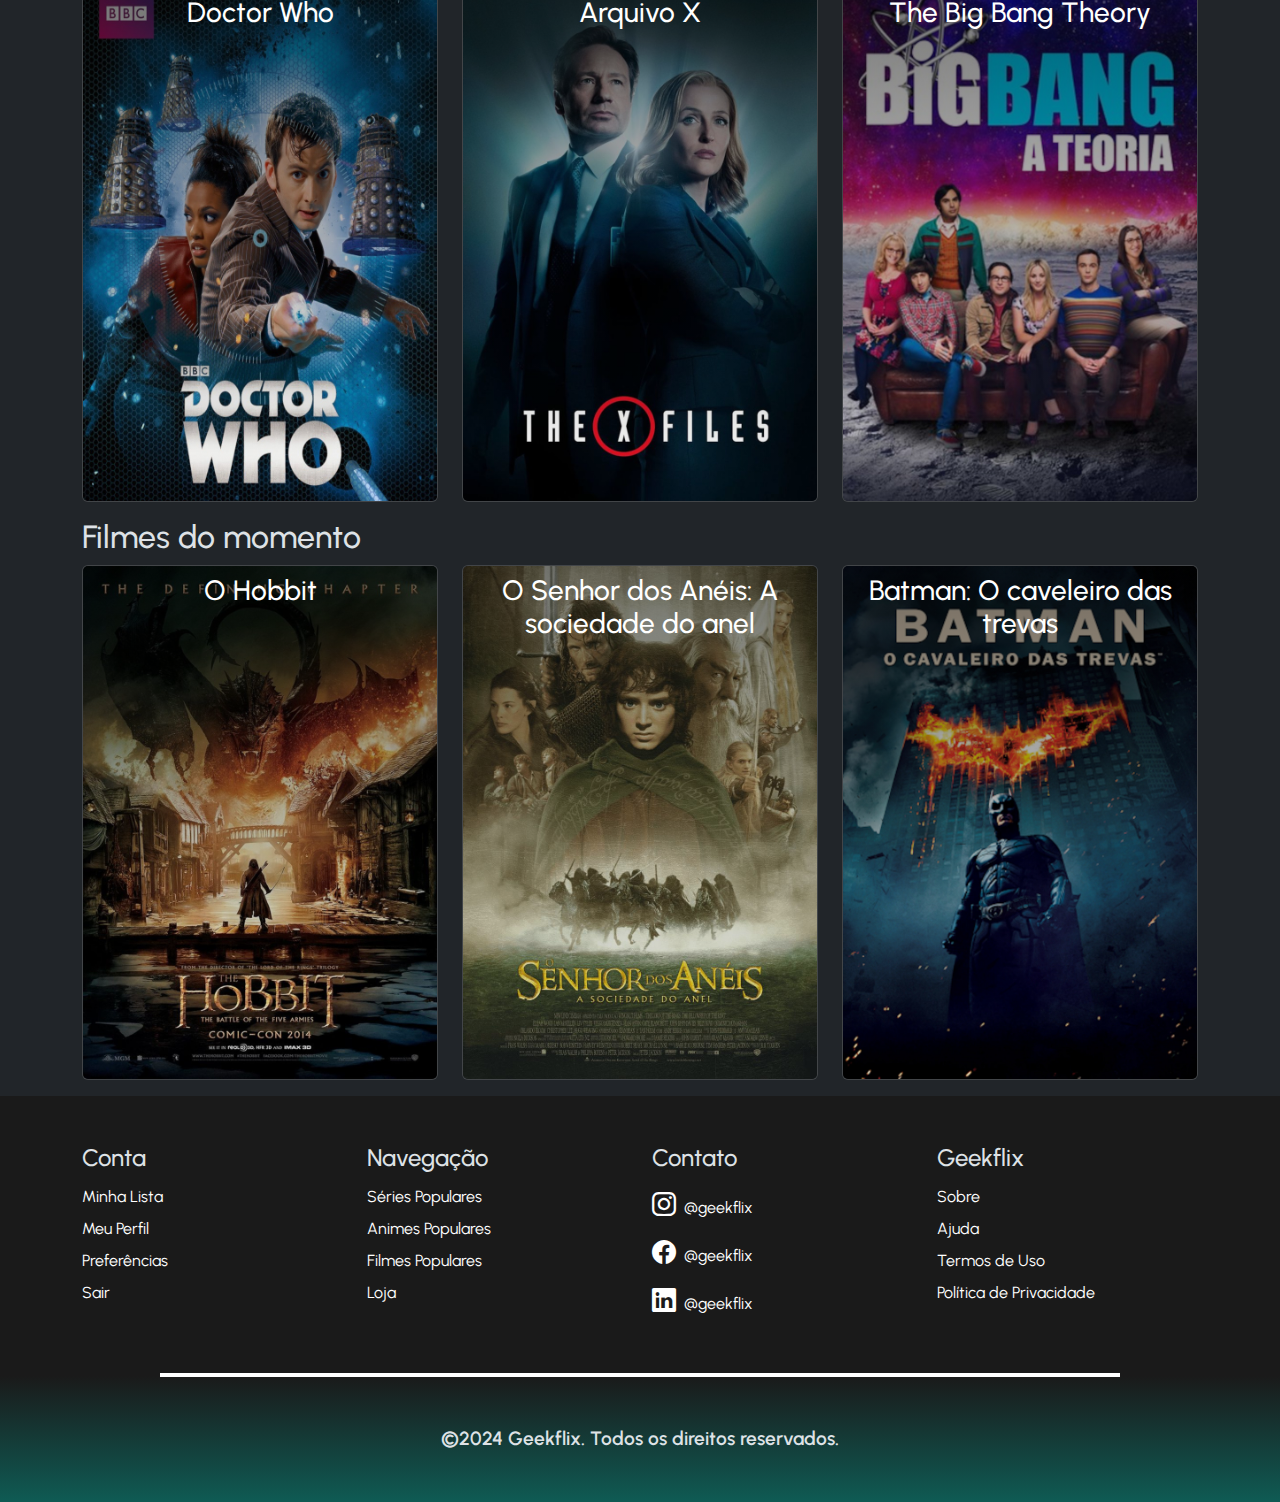
==== commit 3cfde188: "ajustando carrossel" ====
--- a/index.html
+++ b/index.html
@@ -70,12 +70,12 @@
                     </div>
                 </div>
                 <div class="carousel-item">
-                    <img src="images/flash.jpg" class="d-block w-100" alt="Imagem 2">
+                    <img src="images/Naruto shippuden.jpg" class="d-block w-100" alt="Imagem 2">
                     <div class="carousel-blur-background"></div>
                     <div class="carousel-caption-custom">
                         <div class="trans">
-                            <h3>The Flash</h3>
-                            <p>Comece a assistir a série agora!</p>
+                            <h3>Naruto Shippuden</h3>
+                            <p>Descubra seu lema ninja!</p>
                         </div>
                         <a href="#" class="btn btn-custom btn-lg">
                             <i class="fas fa-play"></i> Mais detalhes
@@ -83,12 +83,12 @@
                     </div>
                 </div>
                 <div class="carousel-item">
-                    <img src="images/harry potter.jpg" class="d-block w-100" alt="Imagem 3">
+                    <img src="images/senhor-dos-aneis.jpeg" class="d-block w-100" alt="Imagem 3">
                     <div class="carousel-blur-background"></div>
                     <div class="carousel-caption-custom">
                         <div class="trans">
-                            <h3>Harry Potter</h3>
-                            <p>Descubra o mundo mágico de Harry Potter!</p>
+                            <h3>Senhor dos aneis</h3>
+                            <p>Descubra um mundo mágico!</p>
                         </div>
                         <a href="#" class="btn btn-custom btn-lg">
                             <i class="fas fa-play"></i> Mais detalhes
--- a/styles/style1.css
+++ b/styles/style1.css
@@ -49,8 +49,12 @@
     object-fit: contain;
 }
 
-h3 {
+.trans h3 {
     font-weight: bold;
+    font-size: 2.5em;
+}
+.trans p{
+    font-size: 1.5em;
 }
 
 
